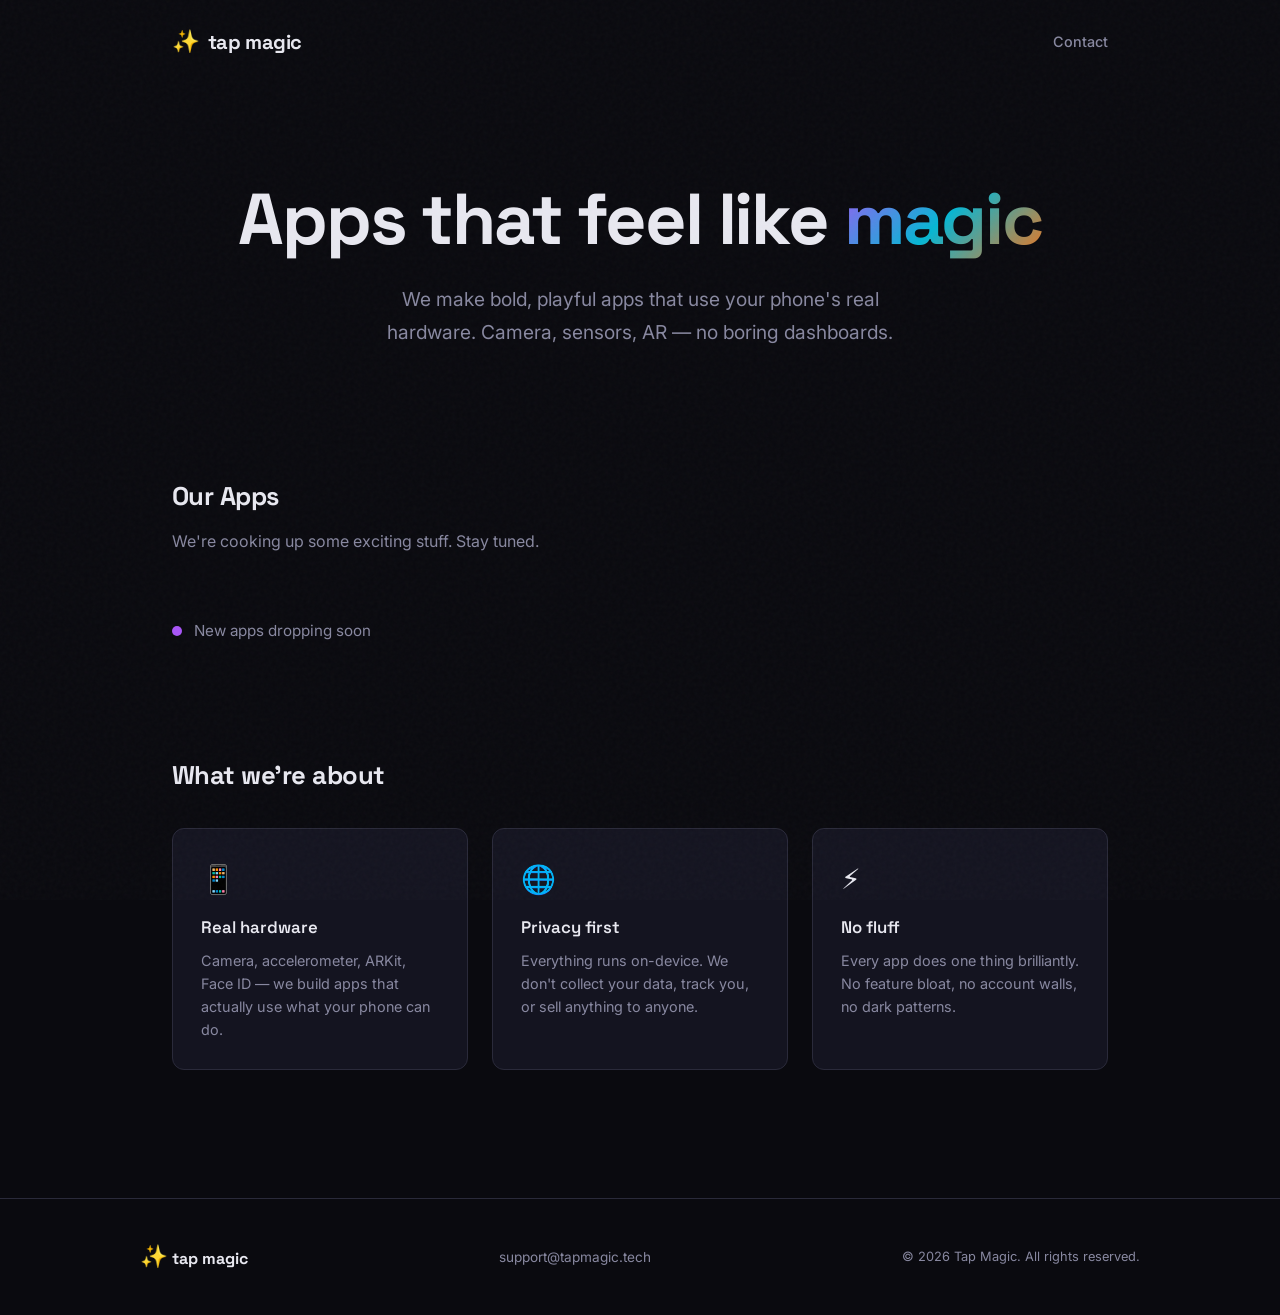
==== index.html @ 0e2cf8c9 "Initial Tap Magic site — home page, CSS, templates" ====
<!DOCTYPE html>
<html lang="en">
<head>
  <meta charset="UTF-8">
  <meta name="viewport" content="width=device-width, initial-scale=1.0">
  <title>Tap Magic — Apps that feel like magic</title>
  <meta name="description" content="We make bold, playful apps that use your phone's real hardware. Camera, sensors, AR — no boring dashboards.">
  <link rel="icon" type="image/svg+xml" href="/assets/favicon.svg">
  <link rel="preconnect" href="https://fonts.googleapis.com">
  <link rel="preconnect" href="https://fonts.gstatic.com" crossorigin>
  <link href="https://fonts.googleapis.com/css2?family=Space+Grotesk:wght@400;600;700&family=Inter:wght@400;500&display=swap" rel="stylesheet">
  <link rel="stylesheet" href="/assets/style.css">
</head>
<body>
  <div class="grain"></div>

  <nav>
    <a href="/" class="logo">
      <span class="logo-icon">&#x2728;</span>
      <span class="logo-text">tap magic</span>
    </a>
    <a href="mailto:support@tapmagic.tech" class="nav-link">Contact</a>
  </nav>

  <main>
    <section class="hero">
      <h1>Apps that feel like <span class="magic">magic</span></h1>
      <p class="subtitle">We make bold, playful apps that use your phone's real hardware. Camera, sensors, AR — no boring dashboards.</p>
    </section>

    <section class="apps" id="apps">
      <h2>Our Apps</h2>
      <p class="apps-intro">We're cooking up some exciting stuff. Stay tuned.</p>

      <div class="app-grid" id="app-grid">
      </div>

      <div class="coming-soon">
        <div class="pulse-dot"></div>
        <span>New apps dropping soon</span>
      </div>
    </section>

    <section class="about">
      <h2>What we're about</h2>
      <div class="values">
        <div class="value">
          <span class="value-emoji">&#x1F4F1;</span>
          <h3>Real hardware</h3>
          <p>Camera, accelerometer, ARKit, Face ID — we build apps that actually use what your phone can do.</p>
        </div>
        <div class="value">
          <span class="value-emoji">&#x1F310;</span>
          <h3>Privacy first</h3>
          <p>Everything runs on-device. We don't collect your data, track you, or sell anything to anyone.</p>
        </div>
        <div class="value">
          <span class="value-emoji">&#x26A1;</span>
          <h3>No fluff</h3>
          <p>Every app does one thing brilliantly. No feature bloat, no account walls, no dark patterns.</p>
        </div>
      </div>
    </section>
  </main>

  <footer>
    <div class="footer-inner">
      <div class="footer-brand">
        <span class="logo-icon">&#x2728;</span> tap magic
      </div>
      <div class="footer-links">
        <a href="mailto:support@tapmagic.tech">support@tapmagic.tech</a>
      </div>
      <div class="footer-legal">
        &copy; 2026 Tap Magic. All rights reserved.
      </div>
    </div>
  </footer>
</body>
</html>
---- assets/style.css ----
/* ── Tap Magic — Playful/Bold Tech Brand ── */

:root {
  --bg: #0a0a0f;
  --surface: #141420;
  --border: #2a2a3a;
  --text: #e8e8f0;
  --text-muted: #8888a0;
  --accent: #a855f7;
  --accent-glow: #c084fc;
  --accent-2: #06b6d4;
  --magic-gradient: linear-gradient(135deg, #a855f7, #06b6d4, #f97316);
  --font-display: 'Space Grotesk', system-ui, sans-serif;
  --font-body: 'Inter', system-ui, sans-serif;
  --max-width: 1000px;
  --radius: 12px;
}

*, *::before, *::after { box-sizing: border-box; margin: 0; padding: 0; }

html { scroll-behavior: smooth; }

body {
  font-family: var(--font-body);
  background: var(--bg);
  color: var(--text);
  line-height: 1.6;
  min-height: 100vh;
  -webkit-font-smoothing: antialiased;
  position: relative;
  overflow-x: hidden;
}

/* Film grain overlay for texture */
.grain {
  position: fixed; inset: 0; z-index: 9999;
  pointer-events: none;
  opacity: 0.03;
  background-image: url("data:image/svg+xml,%3Csvg viewBox='0 0 256 256' xmlns='http://www.w3.org/2000/svg'%3E%3Cfilter id='n'%3E%3CfeTurbulence type='fractalNoise' baseFrequency='0.9' numOctaves='4' stitchTiles='stitch'/%3E%3C/filter%3E%3Crect width='100%25' height='100%25' filter='url(%23n)'/%3E%3C/svg%3E");
}

/* ── Navigation ── */

nav {
  display: flex;
  justify-content: space-between;
  align-items: center;
  padding: 1.5rem 2rem;
  max-width: var(--max-width);
  margin: 0 auto;
}

.logo {
  display: flex;
  align-items: center;
  gap: 0.5rem;
  text-decoration: none;
  color: var(--text);
  font-family: var(--font-display);
  font-weight: 700;
  font-size: 1.25rem;
  letter-spacing: -0.02em;
}

.logo-icon { font-size: 1.4rem; }

.nav-link {
  color: var(--text-muted);
  text-decoration: none;
  font-size: 0.9rem;
  font-weight: 500;
  transition: color 0.2s;
}

.nav-link:hover { color: var(--text); }

/* ── Main Content ── */

main {
  max-width: var(--max-width);
  margin: 0 auto;
  padding: 0 2rem;
}

/* ── Hero ── */

.hero {
  padding: 6rem 0 5rem;
  text-align: center;
}

.hero h1 {
  font-family: var(--font-display);
  font-size: clamp(2.5rem, 7vw, 4.5rem);
  font-weight: 700;
  letter-spacing: -0.03em;
  line-height: 1.1;
  margin-bottom: 1.5rem;
}

.magic {
  background: var(--magic-gradient);
  -webkit-background-clip: text;
  background-clip: text;
  -webkit-text-fill-color: transparent;
}

.subtitle {
  font-size: 1.2rem;
  color: var(--text-muted);
  max-width: 540px;
  margin: 0 auto;
  line-height: 1.7;
}

/* ── Apps Section ── */

.apps {
  padding: 3rem 0;
}

.apps h2 {
  font-family: var(--font-display);
  font-size: 1.6rem;
  font-weight: 700;
  letter-spacing: -0.02em;
  margin-bottom: 0.75rem;
}

.apps-intro {
  color: var(--text-muted);
  margin-bottom: 2rem;
}

.app-grid {
  display: grid;
  grid-template-columns: repeat(auto-fill, minmax(200px, 1fr));
  gap: 1.25rem;
  margin-bottom: 2rem;
}

.app-card {
  background: var(--surface);
  border: 1px solid var(--border);
  border-radius: var(--radius);
  padding: 1.5rem;
  text-decoration: none;
  color: var(--text);
  transition: transform 0.2s, border-color 0.2s, box-shadow 0.2s;
  text-align: center;
}

.app-card:hover {
  transform: translateY(-2px);
  border-color: var(--accent);
  box-shadow: 0 8px 32px rgba(168, 85, 247, 0.1);
}

.app-icon {
  width: 80px; height: 80px;
  border-radius: 18px;
  margin: 0 auto 1rem;
  display: flex;
  align-items: center;
  justify-content: center;
  overflow: hidden;
}

.app-icon img {
  width: 100%; height: 100%;
  border-radius: 18px;
}

.app-card h3 {
  font-family: var(--font-display);
  font-size: 1.1rem;
  font-weight: 600;
  margin-bottom: 0.25rem;
}

.app-tagline {
  color: var(--text-muted);
  font-size: 0.85rem;
}

.app-badge {
  display: inline-block;
  margin-top: 0.75rem;
  padding: 0.25rem 0.75rem;
  border-radius: 20px;
  font-size: 0.75rem;
  font-weight: 600;
  background: rgba(168, 85, 247, 0.15);
  color: var(--accent-glow);
  letter-spacing: 0.02em;
}

.coming-soon {
  display: flex;
  align-items: center;
  gap: 0.75rem;
  color: var(--text-muted);
  font-size: 0.95rem;
}

.pulse-dot {
  width: 10px; height: 10px;
  background: var(--accent);
  border-radius: 50%;
  animation: pulse 2s ease-in-out infinite;
}

@keyframes pulse {
  0%, 100% { opacity: 1; transform: scale(1); }
  50% { opacity: 0.5; transform: scale(1.3); }
}

/* ── About / Values ── */

.about {
  padding: 4rem 0;
}

.about h2 {
  font-family: var(--font-display);
  font-size: 1.6rem;
  font-weight: 700;
  letter-spacing: -0.02em;
  margin-bottom: 2rem;
}

.values {
  display: grid;
  grid-template-columns: repeat(auto-fit, minmax(250px, 1fr));
  gap: 1.5rem;
}

.value {
  background: var(--surface);
  border: 1px solid var(--border);
  border-radius: var(--radius);
  padding: 1.75rem;
}

.value-emoji {
  font-size: 1.75rem;
  display: block;
  margin-bottom: 0.75rem;
}

.value h3 {
  font-family: var(--font-display);
  font-size: 1.05rem;
  font-weight: 600;
  margin-bottom: 0.5rem;
}

.value p {
  color: var(--text-muted);
  font-size: 0.9rem;
  line-height: 1.6;
}

/* ── Footer ── */

footer {
  margin-top: 4rem;
  border-top: 1px solid var(--border);
  padding: 2.5rem 2rem;
}

.footer-inner {
  max-width: var(--max-width);
  margin: 0 auto;
  display: flex;
  justify-content: space-between;
  align-items: center;
  flex-wrap: wrap;
  gap: 1rem;
}

.footer-brand {
  font-family: var(--font-display);
  font-weight: 700;
  font-size: 1rem;
}

.footer-links a {
  color: var(--text-muted);
  text-decoration: none;
  font-size: 0.85rem;
  transition: color 0.2s;
}

.footer-links a:hover { color: var(--text); }

.footer-legal {
  color: var(--text-muted);
  font-size: 0.8rem;
}

/* ── Legal Pages (Privacy / Support) ── */

.legal-page {
  max-width: 720px;
  margin: 0 auto;
  padding: 3rem 2rem 5rem;
}

.legal-page .breadcrumb {
  color: var(--text-muted);
  font-size: 0.85rem;
  margin-bottom: 2rem;
}

.legal-page .breadcrumb a {
  color: var(--text-muted);
  text-decoration: none;
  transition: color 0.2s;
}

.legal-page .breadcrumb a:hover { color: var(--text); }

.legal-page h1 {
  font-family: var(--font-display);
  font-size: 2rem;
  font-weight: 700;
  letter-spacing: -0.02em;
  margin-bottom: 0.5rem;
}

.legal-page .last-updated {
  color: var(--text-muted);
  font-size: 0.85rem;
  margin-bottom: 2.5rem;
}

.legal-page h2 {
  font-family: var(--font-display);
  font-size: 1.25rem;
  font-weight: 600;
  margin-top: 2.5rem;
  margin-bottom: 0.75rem;
}

.legal-page h3 {
  font-family: var(--font-display);
  font-size: 1.05rem;
  font-weight: 600;
  margin-top: 2rem;
  margin-bottom: 0.5rem;
}

.legal-page p, .legal-page li {
  color: var(--text-muted);
  font-size: 0.95rem;
  line-height: 1.7;
  margin-bottom: 0.75rem;
}

.legal-page ul, .legal-page ol {
  padding-left: 1.25rem;
  margin-bottom: 1rem;
}

.legal-page a {
  color: var(--accent-glow);
  text-decoration: none;
}

.legal-page a:hover {
  text-decoration: underline;
}

.legal-page .contact-box {
  background: var(--surface);
  border: 1px solid var(--border);
  border-radius: var(--radius);
  padding: 1.5rem;
  margin-top: 2rem;
}

.legal-page .contact-box h3 {
  margin-top: 0;
}

/* ── Responsive ── */

@media (max-width: 600px) {
  nav { padding: 1rem 1.25rem; }
  main { padding: 0 1.25rem; }
  .hero { padding: 4rem 0 3rem; }
  footer { padding: 2rem 1.25rem; }
  .footer-inner { flex-direction: column; text-align: center; }
}
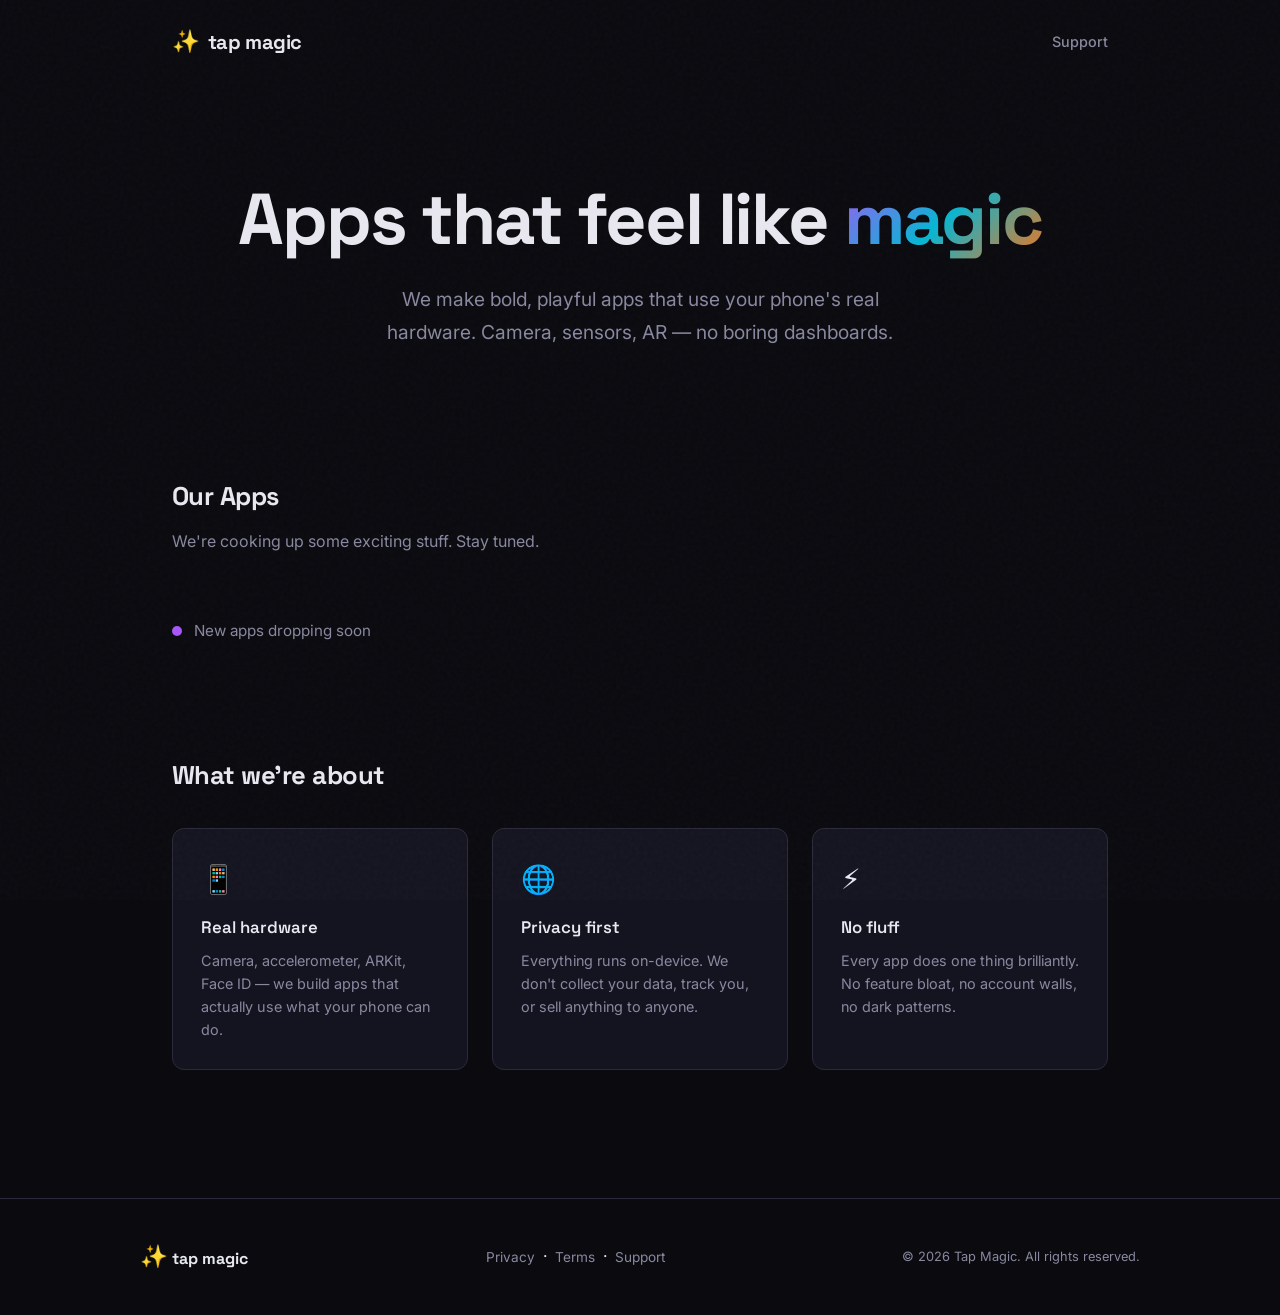
==== commit 077ab058: "Update index.html with nav and footer links to privacy, terms, support" ====
--- a/index.html
+++ b/index.html
@@ -1,80 +1,82 @@
 <!DOCTYPE html>
 <html lang="en">
 <head>
-  <meta charset="UTF-8">
-  <meta name="viewport" content="width=device-width, initial-scale=1.0">
-  <title>Tap Magic — Apps that feel like magic</title>
-  <meta name="description" content="We make bold, playful apps that use your phone's real hardware. Camera, sensors, AR — no boring dashboards.">
-  <link rel="icon" type="image/svg+xml" href="/assets/favicon.svg">
-  <link rel="preconnect" href="https://fonts.googleapis.com">
-  <link rel="preconnect" href="https://fonts.gstatic.com" crossorigin>
-  <link href="https://fonts.googleapis.com/css2?family=Space+Grotesk:wght@400;600;700&family=Inter:wght@400;500&display=swap" rel="stylesheet">
-  <link rel="stylesheet" href="/assets/style.css">
+    <meta charset="UTF-8">
+    <meta name="viewport" content="width=device-width, initial-scale=1.0">
+    <title>Tap Magic — Apps that feel like magic</title>
+    <meta name="description" content="We make bold, playful apps that use your phone's real hardware. Camera, sensors, AR — no boring dashboards.">
+    <link rel="icon" type="image/svg+xml" href="/assets/favicon.svg">
+    <link rel="preconnect" href="https://fonts.googleapis.com">
+    <link rel="preconnect" href="https://fonts.gstatic.com" crossorigin>
+    <link href="https://fonts.googleapis.com/css2?family=Space+Grotesk:wght@400;600;700&family=Inter:wght@400;500&display=swap" rel="stylesheet">
+    <link rel="stylesheet" href="/assets/style.css">
 </head>
 <body>
-  <div class="grain"></div>
+    <div class="grain"></div>
 
-  <nav>
-    <a href="/" class="logo">
-      <span class="logo-icon">&#x2728;</span>
-      <span class="logo-text">tap magic</span>
-    </a>
-    <a href="mailto:support@tapmagic.tech" class="nav-link">Contact</a>
-  </nav>
+    <nav>
+        <a href="/" class="logo">
+            <span class="logo-icon">&#x2728;</span>
+            <span class="logo-text">tap magic</span>
+        </a>
+        <a href="/support" class="nav-link">Support</a>
+    </nav>
 
-  <main>
-    <section class="hero">
-      <h1>Apps that feel like <span class="magic">magic</span></h1>
-      <p class="subtitle">We make bold, playful apps that use your phone's real hardware. Camera, sensors, AR — no boring dashboards.</p>
-    </section>
+    <main>
+        <section class="hero">
+            <h1>Apps that feel like <span class="magic">magic</span></h1>
+            <p class="subtitle">We make bold, playful apps that use your phone's real hardware. Camera, sensors, AR — no boring dashboards.</p>
+        </section>
 
-    <section class="apps" id="apps">
-      <h2>Our Apps</h2>
-      <p class="apps-intro">We're cooking up some exciting stuff. Stay tuned.</p>
+        <section class="apps" id="apps">
+            <h2>Our Apps</h2>
+            <p class="apps-intro">We're cooking up some exciting stuff. Stay tuned.</p>
 
-      <div class="app-grid" id="app-grid">
-      </div>
+            <div class="app-grid" id="app-grid">
+            </div>
 
-      <div class="coming-soon">
-        <div class="pulse-dot"></div>
-        <span>New apps dropping soon</span>
-      </div>
-    </section>
+            <div class="coming-soon">
+                <div class="pulse-dot"></div>
+                <span>New apps dropping soon</span>
+            </div>
+        </section>
 
-    <section class="about">
-      <h2>What we're about</h2>
-      <div class="values">
-        <div class="value">
-          <span class="value-emoji">&#x1F4F1;</span>
-          <h3>Real hardware</h3>
-          <p>Camera, accelerometer, ARKit, Face ID — we build apps that actually use what your phone can do.</p>
+        <section class="about">
+            <h2>What we're about</h2>
+            <div class="values">
+                <div class="value">
+                    <span class="value-emoji">&#x1F4F1;</span>
+                    <h3>Real hardware</h3>
+                    <p>Camera, accelerometer, ARKit, Face ID — we build apps that actually use what your phone can do.</p>
+                </div>
+                <div class="value">
+                    <span class="value-emoji">&#x1F310;</span>
+                    <h3>Privacy first</h3>
+                    <p>Everything runs on-device. We don't collect your data, track you, or sell anything to anyone.</p>
+                </div>
+                <div class="value">
+                    <span class="value-emoji">&#x26A1;</span>
+                    <h3>No fluff</h3>
+                    <p>Every app does one thing brilliantly. No feature bloat, no account walls, no dark patterns.</p>
+                </div>
+            </div>
+        </section>
+    </main>
+
+    <footer>
+        <div class="footer-inner">
+            <div class="footer-brand">
+                <span class="logo-icon">&#x2728;</span> tap magic
+            </div>
+            <div class="footer-links">
+                <a href="/privacy">Privacy</a> &nbsp;&middot;&nbsp;
+                <a href="/terms">Terms</a> &nbsp;&middot;&nbsp;
+                <a href="/support">Support</a>
+            </div>
+            <div class="footer-legal">
+                &copy; 2026 Tap Magic. All rights reserved.
+            </div>
         </div>
-        <div class="value">
-          <span class="value-emoji">&#x1F310;</span>
-          <h3>Privacy first</h3>
-          <p>Everything runs on-device. We don't collect your data, track you, or sell anything to anyone.</p>
-        </div>
-        <div class="value">
-          <span class="value-emoji">&#x26A1;</span>
-          <h3>No fluff</h3>
-          <p>Every app does one thing brilliantly. No feature bloat, no account walls, no dark patterns.</p>
-        </div>
-      </div>
-    </section>
-  </main>
-
-  <footer>
-    <div class="footer-inner">
-      <div class="footer-brand">
-        <span class="logo-icon">&#x2728;</span> tap magic
-      </div>
-      <div class="footer-links">
-        <a href="mailto:support@tapmagic.tech">support@tapmagic.tech</a>
-      </div>
-      <div class="footer-legal">
-        &copy; 2026 Tap Magic. All rights reserved.
-      </div>
-    </div>
-  </footer>
+    </footer>
 </body>
 </html>
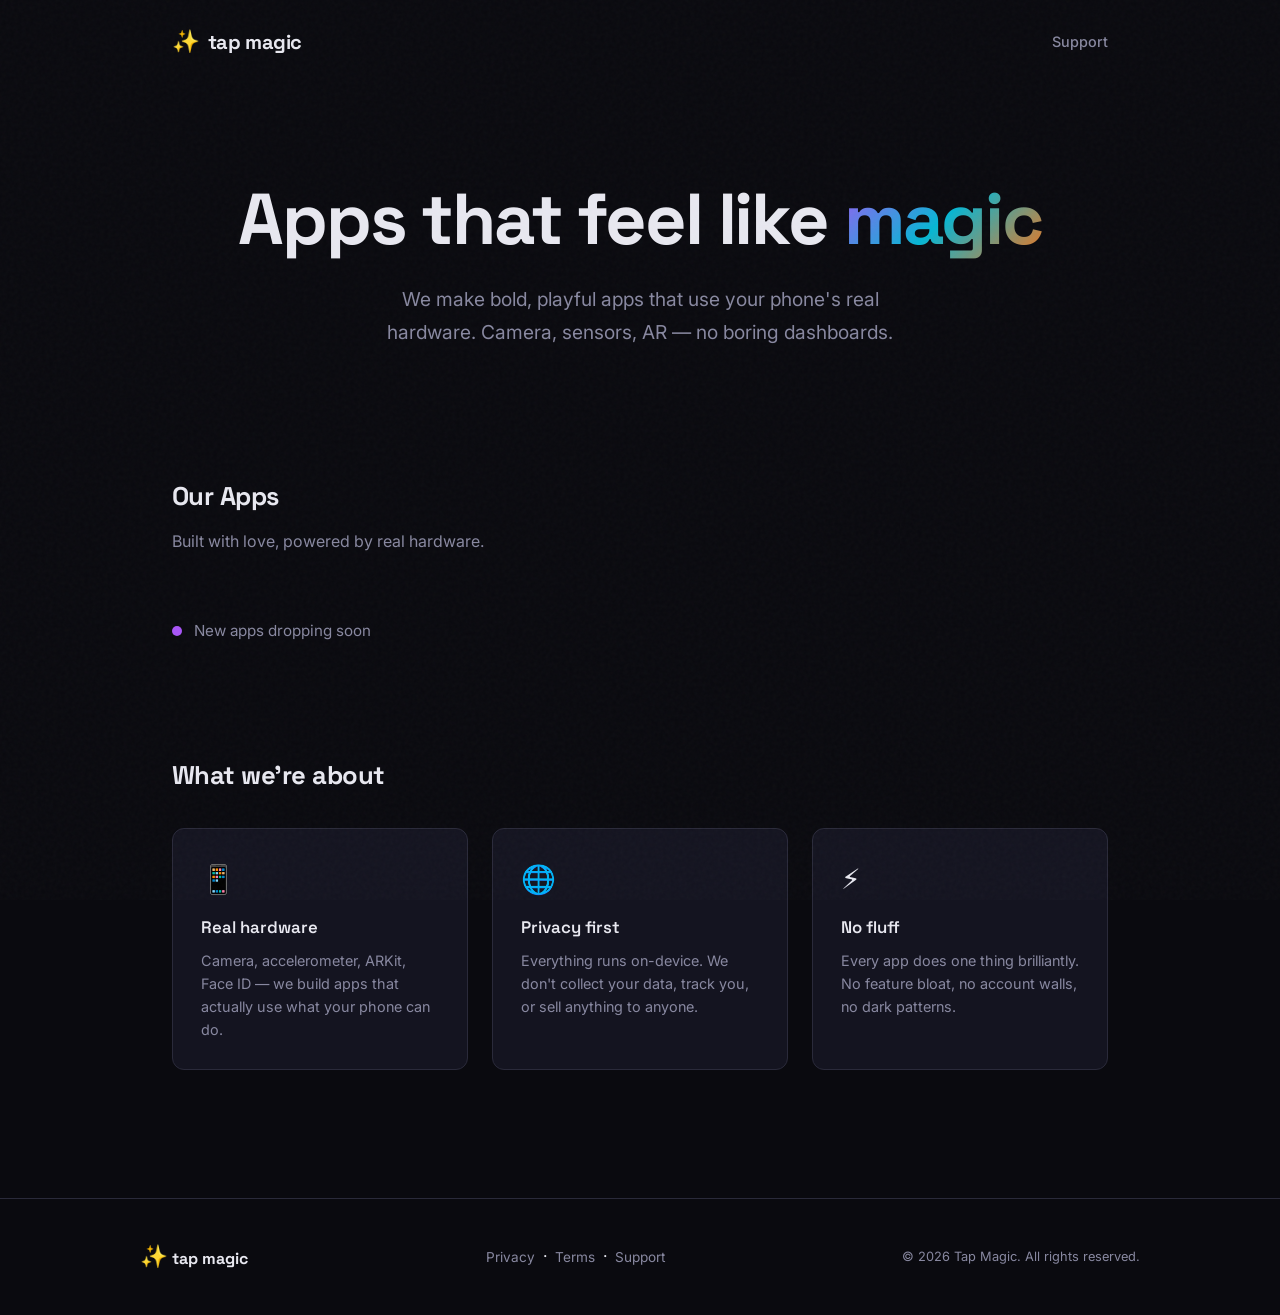
==== commit 9d31fd4b: "Populate app grid with HeartSync, DropIt, AuraLens, TiltPour" ====
--- a/index.html
+++ b/index.html
@@ -30,7 +30,7 @@
 
         <section class="apps" id="apps">
             <h2>Our Apps</h2>
-            <p class="apps-intro">We're cooking up some exciting stuff. Stay tuned.</p>
+            <p class="apps-intro">Built with love, powered by real hardware.</p>
 
             <div class="app-grid" id="app-grid">
             </div>
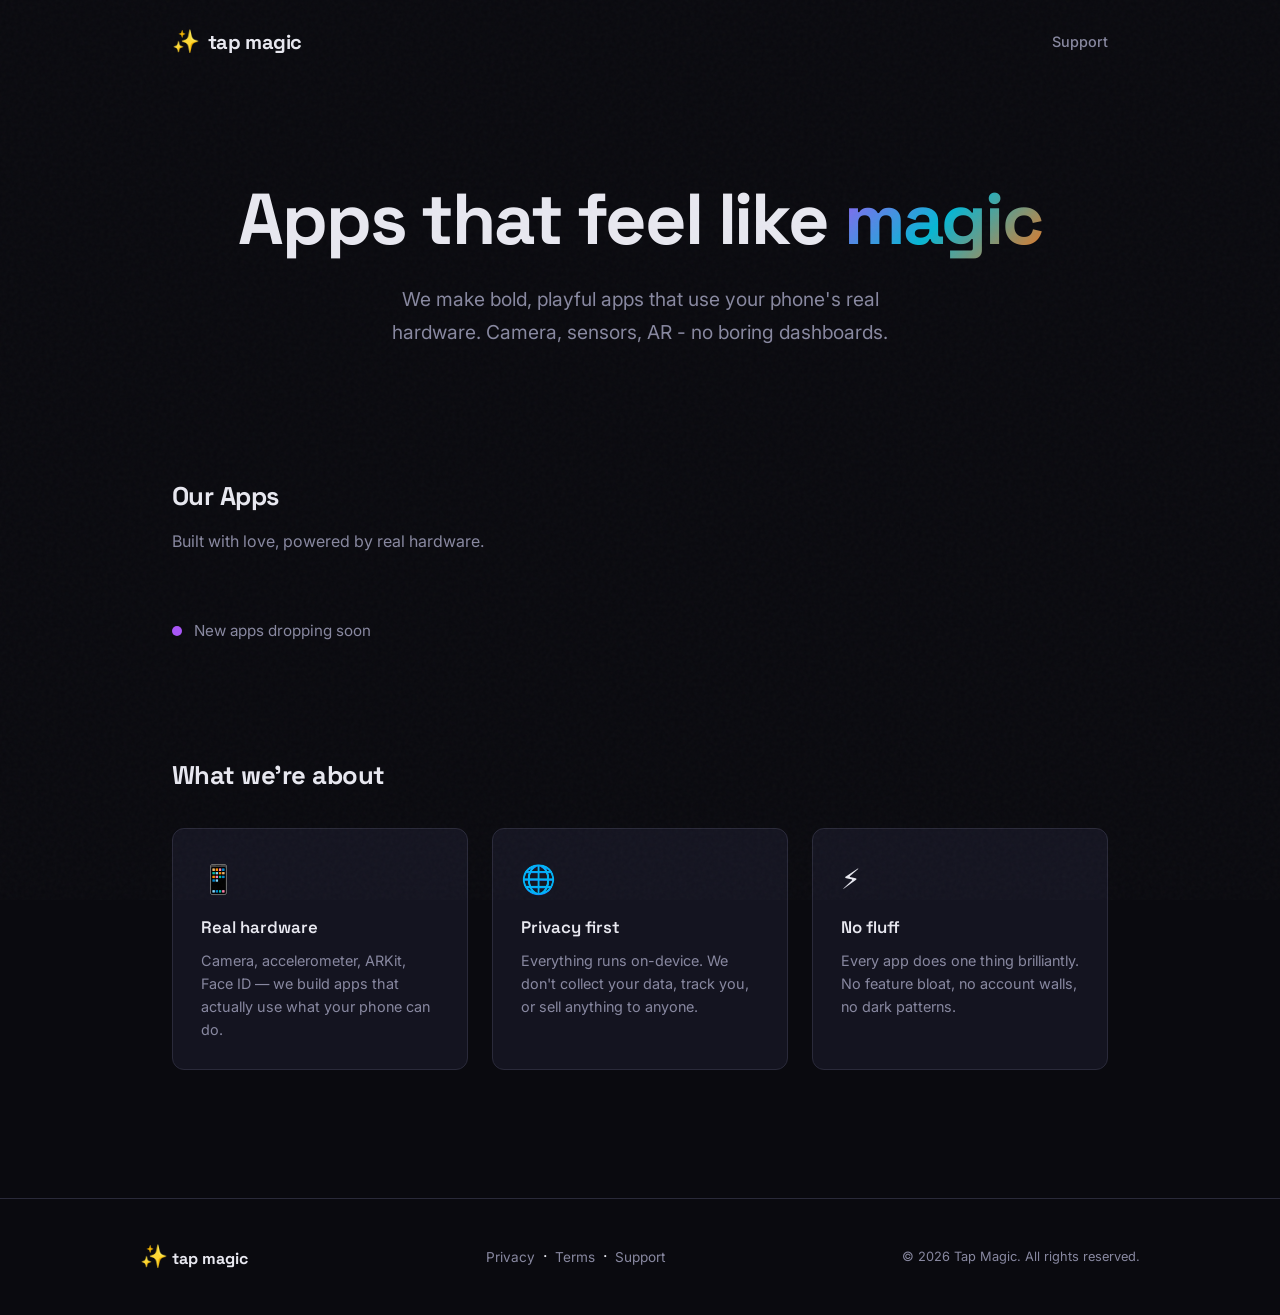
==== commit e4d7060d: "Fix em dash to hyphen in subtitle" ====
--- a/index.html
+++ b/index.html
@@ -4,7 +4,7 @@
     <meta charset="UTF-8">
     <meta name="viewport" content="width=device-width, initial-scale=1.0">
     <title>Tap Magic — Apps that feel like magic</title>
-    <meta name="description" content="We make bold, playful apps that use your phone's real hardware. Camera, sensors, AR — no boring dashboards.">
+    <meta name="description" content="We make bold, playful apps that use your phone's real hardware. Camera, sensors, AR - no boring dashboards.">
     <link rel="icon" type="image/svg+xml" href="/assets/favicon.svg">
     <link rel="preconnect" href="https://fonts.googleapis.com">
     <link rel="preconnect" href="https://fonts.gstatic.com" crossorigin>
@@ -25,7 +25,7 @@
     <main>
         <section class="hero">
             <h1>Apps that feel like <span class="magic">magic</span></h1>
-            <p class="subtitle">We make bold, playful apps that use your phone's real hardware. Camera, sensors, AR — no boring dashboards.</p>
+            <p class="subtitle">We make bold, playful apps that use your phone's real hardware. Camera, sensors, AR - no boring dashboards.</p>
         </section>
 
         <section class="apps" id="apps">
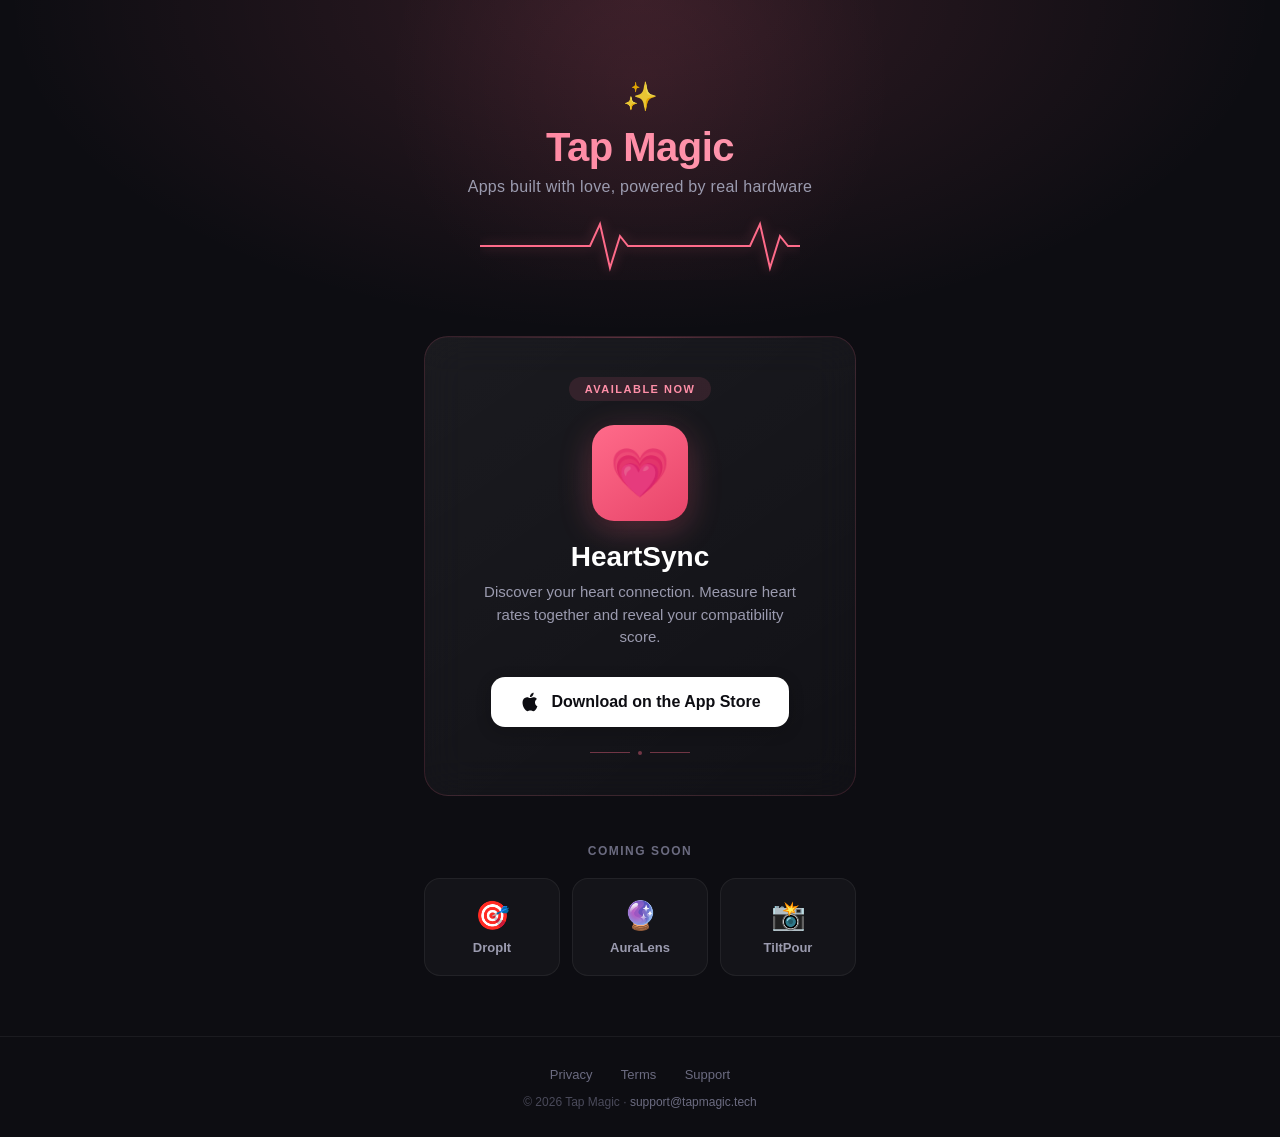
==== commit 2dbb380d: "Redesign homepage: feature HeartSync as live app with App Store link" ====
--- a/index.html
+++ b/index.html
@@ -3,80 +3,258 @@
 <head>
     <meta charset="UTF-8">
     <meta name="viewport" content="width=device-width, initial-scale=1.0">
-    <title>Tap Magic — Apps that feel like magic</title>
-    <meta name="description" content="We make bold, playful apps that use your phone's real hardware. Camera, sensors, AR - no boring dashboards.">
-    <link rel="icon" type="image/svg+xml" href="/assets/favicon.svg">
-    <link rel="preconnect" href="https://fonts.googleapis.com">
-    <link rel="preconnect" href="https://fonts.gstatic.com" crossorigin>
-    <link href="https://fonts.googleapis.com/css2?family=Space+Grotesk:wght@400;600;700&family=Inter:wght@400;500&display=swap" rel="stylesheet">
-    <link rel="stylesheet" href="/assets/style.css">
+    <title>Tap Magic — Creative Apps for iOS</title>
+    <meta name="description" content="Tap Magic builds fun, beautifully crafted iOS apps. HeartSync — discover your heart connection.">
+    <style>
+        * { margin: 0; padding: 0; box-sizing: border-box; }
+        body {
+            font-family: -apple-system, BlinkMacSystemFont, 'Segoe UI', Roboto, sans-serif;
+            background: #0D0D12;
+            min-height: 100vh;
+            color: #F0F0F5;
+            overflow-x: hidden;
+        }
+
+        /* Hero Section */
+        .hero {
+            position: relative;
+            padding: 80px 24px 60px;
+            text-align: center;
+            background: radial-gradient(ellipse at 50% 0%, rgba(255,107,138,0.15) 0%, transparent 70%);
+        }
+        .hero-glow {
+            position: absolute;
+            top: -120px; left: 50%; transform: translateX(-50%);
+            width: 600px; height: 400px;
+            background: radial-gradient(circle, rgba(255,107,138,0.08) 0%, transparent 70%);
+            pointer-events: none;
+        }
+        .brand { position: relative; z-index: 1; }
+        .brand-icon { font-size: 28px; margin-bottom: 12px; opacity: 0.9; }
+        .brand h1 {
+            font-size: 40px; font-weight: 800; letter-spacing: -0.5px;
+            background: linear-gradient(135deg, #FF6B8A 0%, #FF8FA8 50%, #FFB5C5 100%);
+            -webkit-background-clip: text; -webkit-text-fill-color: transparent;
+            margin-bottom: 8px;
+        }
+        .brand .tagline {
+            font-size: 16px; color: #9B9BAF; font-weight: 400;
+            letter-spacing: 0.3px;
+        }
+
+        /* ECG Line Divider */
+        .ecg-divider {
+            position: relative; height: 60px; margin: 20px 0 0;
+            display: flex; align-items: center; justify-content: center;
+            overflow: hidden;
+        }
+        .ecg-line {
+            width: 320px; height: 60px;
+        }
+        .ecg-path {
+            stroke: #FF6B8A; stroke-width: 2; fill: none;
+            stroke-dasharray: 800; stroke-dashoffset: 800;
+            animation: drawECG 2.5s ease-out forwards;
+            filter: drop-shadow(0 0 6px rgba(255,107,138,0.4));
+        }
+        @keyframes drawECG {
+            to { stroke-dashoffset: 0; }
+        }
+
+        /* Featured App */
+        .featured {
+            max-width: 480px; margin: 0 auto;
+            padding: 0 24px 48px;
+            text-align: center;
+        }
+        .featured-card {
+            background: linear-gradient(145deg, rgba(255,255,255,0.06) 0%, rgba(255,255,255,0.02) 100%);
+            border: 1px solid rgba(255,107,138,0.15);
+            border-radius: 24px;
+            padding: 40px 32px;
+            backdrop-filter: blur(20px);
+            position: relative;
+            overflow: hidden;
+        }
+        .featured-card::before {
+            content: '';
+            position: absolute; top: 0; left: 0; right: 0;
+            height: 1px;
+            background: linear-gradient(90deg, transparent, rgba(255,107,138,0.3), transparent);
+        }
+        .featured-badge {
+            display: inline-block;
+            background: rgba(255,107,138,0.12);
+            color: #FF8FA8;
+            font-size: 11px; font-weight: 600;
+            text-transform: uppercase; letter-spacing: 1.5px;
+            padding: 6px 16px; border-radius: 20px;
+            margin-bottom: 24px;
+        }
+        .app-icon-large {
+            width: 96px; height: 96px;
+            background: linear-gradient(145deg, #FF6B8A, #E8456A);
+            border-radius: 22px;
+            display: flex; align-items: center; justify-content: center;
+            font-size: 48px;
+            margin: 0 auto 20px;
+            box-shadow: 0 8px 32px rgba(255,107,138,0.3), 0 2px 8px rgba(0,0,0,0.3);
+        }
+        .featured h2 {
+            font-size: 28px; font-weight: 700;
+            color: #FFFFFF; margin-bottom: 8px;
+        }
+        .featured .app-tagline {
+            font-size: 15px; color: #9B9BAF; line-height: 1.5;
+            margin-bottom: 28px; max-width: 320px; margin-left: auto; margin-right: auto;
+        }
+
+        /* App Store Button */
+        .app-store-btn {
+            display: inline-flex; align-items: center; gap: 10px;
+            background: #FFFFFF;
+            color: #0D0D12;
+            padding: 14px 28px;
+            border-radius: 14px;
+            text-decoration: none;
+            font-size: 16px; font-weight: 600;
+            transition: all 0.2s ease;
+            box-shadow: 0 4px 16px rgba(0,0,0,0.2);
+        }
+        .app-store-btn:hover {
+            transform: translateY(-2px);
+            box-shadow: 0 6px 24px rgba(0,0,0,0.3);
+        }
+        .app-store-btn svg { width: 22px; height: 22px; }
+
+        /* ECG Accent Line (subtle) */
+        .ecg-accent {
+            display: flex; align-items: center; gap: 8px;
+            justify-content: center;
+            margin-top: 24px; opacity: 0.4;
+        }
+        .ecg-accent .dot {
+            width: 4px; height: 4px; border-radius: 50%;
+            background: #FF6B8A;
+        }
+        .ecg-accent .line {
+            width: 40px; height: 1px; background: #FF6B8A;
+        }
+
+        /* Coming Soon Section */
+        .coming-soon {
+            max-width: 480px; margin: 0 auto;
+            padding: 0 24px 60px;
+        }
+        .section-label {
+            font-size: 12px; font-weight: 600;
+            text-transform: uppercase; letter-spacing: 1.5px;
+            color: #6B6B80; text-align: center;
+            margin-bottom: 20px;
+        }
+        .upcoming-apps {
+            display: flex; gap: 12px; justify-content: center;
+        }
+        .upcoming-card {
+            background: rgba(255,255,255,0.03);
+            border: 1px solid rgba(255,255,255,0.06);
+            border-radius: 16px;
+            padding: 20px;
+            text-align: center;
+            flex: 1; max-width: 150px;
+        }
+        .upcoming-card .icon { font-size: 28px; margin-bottom: 8px; }
+        .upcoming-card h4 { font-size: 13px; font-weight: 600; color: #9B9BAF; }
+
+        /* Footer */
+        .footer {
+            border-top: 1px solid rgba(255,255,255,0.06);
+            padding: 28px 24px;
+            text-align: center;
+        }
+        .footer-links { margin-bottom: 12px; }
+        .footer-links a {
+            color: #6B6B80; text-decoration: none;
+            font-size: 13px; margin: 0 12px;
+            transition: color 0.2s;
+        }
+        .footer-links a:hover { color: #FF8FA8; }
+        .footer .copyright {
+            font-size: 12px; color: #4A4A5A;
+        }
+        .footer .copyright a { color: #6B6B80; text-decoration: none; }
+    </style>
 </head>
 <body>
-    <div class="grain"></div>
-
-    <nav>
-        <a href="/" class="logo">
-            <span class="logo-icon">&#x2728;</span>
-            <span class="logo-text">tap magic</span>
-        </a>
-        <a href="/support" class="nav-link">Support</a>
-    </nav>
-
-    <main>
-        <section class="hero">
-            <h1>Apps that feel like <span class="magic">magic</span></h1>
-            <p class="subtitle">We make bold, playful apps that use your phone's real hardware. Camera, sensors, AR - no boring dashboards.</p>
-        </section>
-
-        <section class="apps" id="apps">
-            <h2>Our Apps</h2>
-            <p class="apps-intro">Built with love, powered by real hardware.</p>
-
-            <div class="app-grid" id="app-grid">
-            </div>
-
-            <div class="coming-soon">
-                <div class="pulse-dot"></div>
-                <span>New apps dropping soon</span>
-            </div>
-        </section>
-
-        <section class="about">
-            <h2>What we're about</h2>
-            <div class="values">
-                <div class="value">
-                    <span class="value-emoji">&#x1F4F1;</span>
-                    <h3>Real hardware</h3>
-                    <p>Camera, accelerometer, ARKit, Face ID — we build apps that actually use what your phone can do.</p>
-                </div>
-                <div class="value">
-                    <span class="value-emoji">&#x1F310;</span>
-                    <h3>Privacy first</h3>
-                    <p>Everything runs on-device. We don't collect your data, track you, or sell anything to anyone.</p>
-                </div>
-                <div class="value">
-                    <span class="value-emoji">&#x26A1;</span>
-                    <h3>No fluff</h3>
-                    <p>Every app does one thing brilliantly. No feature bloat, no account walls, no dark patterns.</p>
-                </div>
-            </div>
-        </section>
-    </main>
-
-    <footer>
-        <div class="footer-inner">
-            <div class="footer-brand">
-                <span class="logo-icon">&#x2728;</span> tap magic
-            </div>
-            <div class="footer-links">
-                <a href="/privacy">Privacy</a> &nbsp;&middot;&nbsp;
-                <a href="/terms">Terms</a> &nbsp;&middot;&nbsp;
-                <a href="/support">Support</a>
-            </div>
-            <div class="footer-legal">
-                &copy; 2026 Tap Magic. All rights reserved.
-            </div>
+
+    <!-- Hero -->
+    <section class="hero">
+        <div class="hero-glow"></div>
+        <div class="brand">
+            <div class="brand-icon">✨</div>
+            <h1>Tap Magic</h1>
+            <p class="tagline">Apps built with love, powered by real hardware</p>
+        </div>
+
+        <!-- Animated ECG Line -->
+        <div class="ecg-divider">
+            <svg class="ecg-line" viewBox="0 0 320 60" preserveAspectRatio="none">
+                <path class="ecg-path" d="M0,30 L80,30 L100,30 L110,30 L120,8 L130,52 L140,20 L148,30 L160,30 L240,30 L260,30 L270,30 L280,8 L290,52 L300,20 L308,30 L320,30" />
+            </svg>
+        </div>
+    </section>
+
+    <!-- Featured App: HeartSync -->
+    <section class="featured">
+        <div class="featured-card">
+            <div class="featured-badge">Available Now</div>
+            <div class="app-icon-large">💗</div>
+            <h2>HeartSync</h2>
+            <p class="app-tagline">Discover your heart connection. Measure heart rates together and reveal your compatibility score.</p>
+            <a href="https://apps.apple.com/app/heartsync" class="app-store-btn">
+                <svg viewBox="0 0 24 24" fill="currentColor">
+                    <path d="M18.71 19.5c-.83 1.24-1.71 2.45-3.05 2.47-1.34.03-1.77-.79-3.29-.79-1.53 0-2 .77-3.27.82-1.31.05-2.3-1.32-3.14-2.53C4.25 17 2.94 12.45 4.7 9.39c.87-1.52 2.43-2.48 4.12-2.51 1.28-.02 2.5.87 3.29.87.78 0 2.26-1.07 3.8-.91.65.03 2.47.26 3.64 1.98-.09.06-2.17 1.28-2.15 3.81.03 3.02 2.65 4.03 2.68 4.04-.03.07-.42 1.44-1.38 2.83M13 3.5c.73-.83 1.94-1.46 2.94-1.5.13 1.17-.34 2.35-1.04 3.19-.69.85-1.83 1.51-2.95 1.42-.15-1.15.41-2.35 1.05-3.11z"/>
+                </svg>
+                Download on the App Store
+            </a>
+            <div class="ecg-accent">
+                <span class="line"></span>
+                <span class="dot"></span>
+                <span class="line"></span>
+            </div>
+        </div>
+    </section>
+
+    <!-- Coming Soon -->
+    <section class="coming-soon">
+        <div class="section-label">Coming Soon</div>
+        <div class="upcoming-apps">
+            <div class="upcoming-card">
+                <div class="icon">🎯</div>
+                <h4>DropIt</h4>
+            </div>
+            <div class="upcoming-card">
+                <div class="icon">🔮</div>
+                <h4>AuraLens</h4>
+            </div>
+            <div class="upcoming-card">
+                <div class="icon">📸</div>
+                <h4>TiltPour</h4>
+            </div>
+        </div>
+    </section>
+
+    <!-- Footer -->
+    <footer class="footer">
+        <div class="footer-links">
+            <a href="/privacy">Privacy</a>
+            <a href="/terms">Terms</a>
+            <a href="/support">Support</a>
+        </div>
+        <div class="copyright">
+            <p>&copy; 2026 Tap Magic &middot; <a href="mailto:support@tapmagic.tech">support@tapmagic.tech</a></p>
         </div>
     </footer>
+
 </body>
 </html>
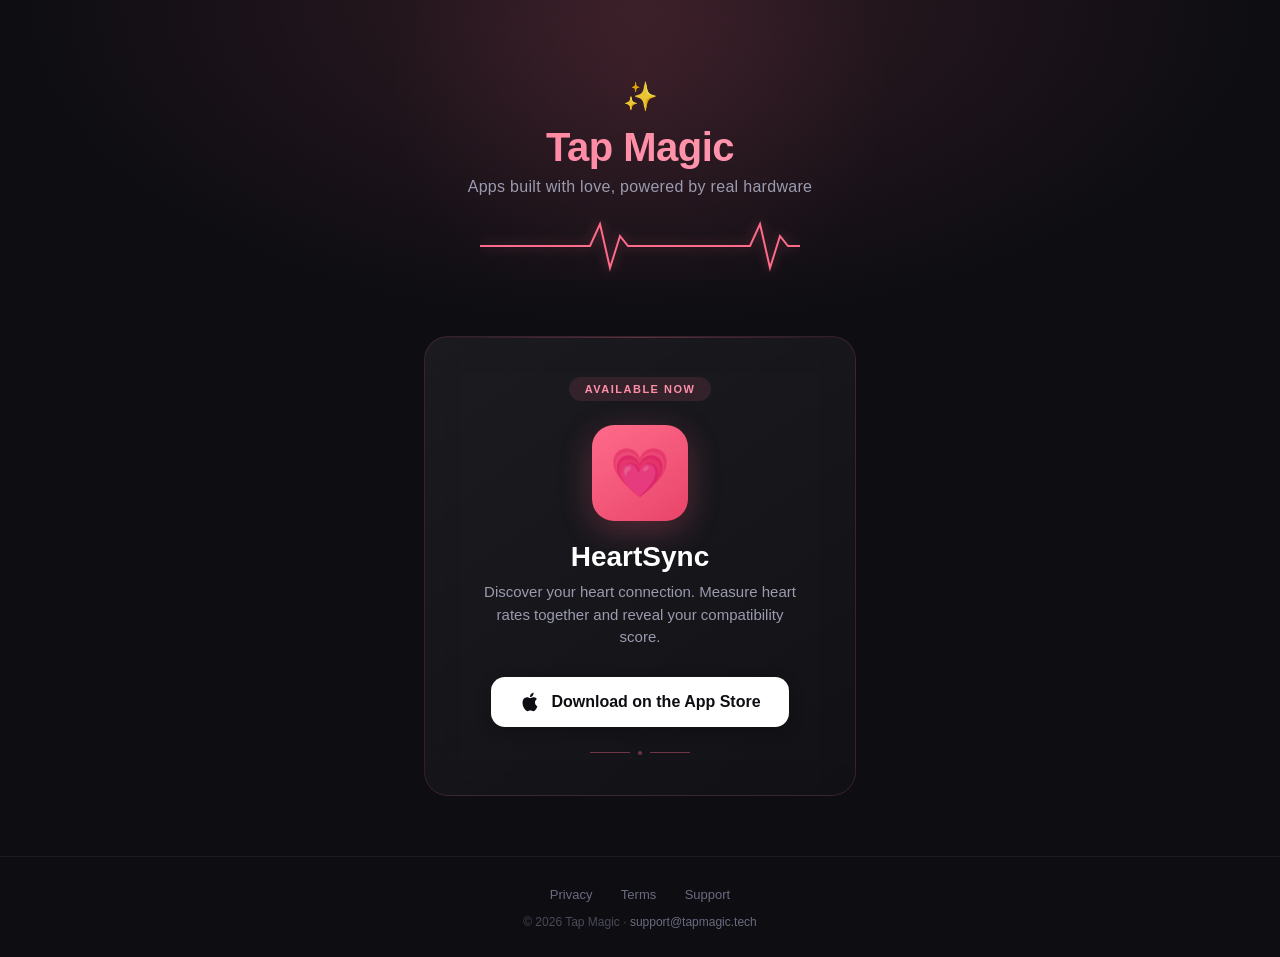
==== commit 99b36ce3: "Remove coming soon section" ====
--- a/index.html
+++ b/index.html
@@ -64,7 +64,7 @@
         /* Featured App */
         .featured {
             max-width: 480px; margin: 0 auto;
-            padding: 0 24px 48px;
+            padding: 0 24px 60px;
             text-align: center;
         }
         .featured-card {
@@ -140,31 +140,6 @@
         .ecg-accent .line {
             width: 40px; height: 1px; background: #FF6B8A;
         }
-
-        /* Coming Soon Section */
-        .coming-soon {
-            max-width: 480px; margin: 0 auto;
-            padding: 0 24px 60px;
-        }
-        .section-label {
-            font-size: 12px; font-weight: 600;
-            text-transform: uppercase; letter-spacing: 1.5px;
-            color: #6B6B80; text-align: center;
-            margin-bottom: 20px;
-        }
-        .upcoming-apps {
-            display: flex; gap: 12px; justify-content: center;
-        }
-        .upcoming-card {
-            background: rgba(255,255,255,0.03);
-            border: 1px solid rgba(255,255,255,0.06);
-            border-radius: 16px;
-            padding: 20px;
-            text-align: center;
-            flex: 1; max-width: 150px;
-        }
-        .upcoming-card .icon { font-size: 28px; margin-bottom: 8px; }
-        .upcoming-card h4 { font-size: 13px; font-weight: 600; color: #9B9BAF; }
 
         /* Footer */
         .footer {
@@ -225,25 +200,6 @@
         </div>
     </section>
 
-    <!-- Coming Soon -->
-    <section class="coming-soon">
-        <div class="section-label">Coming Soon</div>
-        <div class="upcoming-apps">
-            <div class="upcoming-card">
-                <div class="icon">🎯</div>
-                <h4>DropIt</h4>
-            </div>
-            <div class="upcoming-card">
-                <div class="icon">🔮</div>
-                <h4>AuraLens</h4>
-            </div>
-            <div class="upcoming-card">
-                <div class="icon">📸</div>
-                <h4>TiltPour</h4>
-            </div>
-        </div>
-    </section>
-
     <!-- Footer -->
     <footer class="footer">
         <div class="footer-links">
